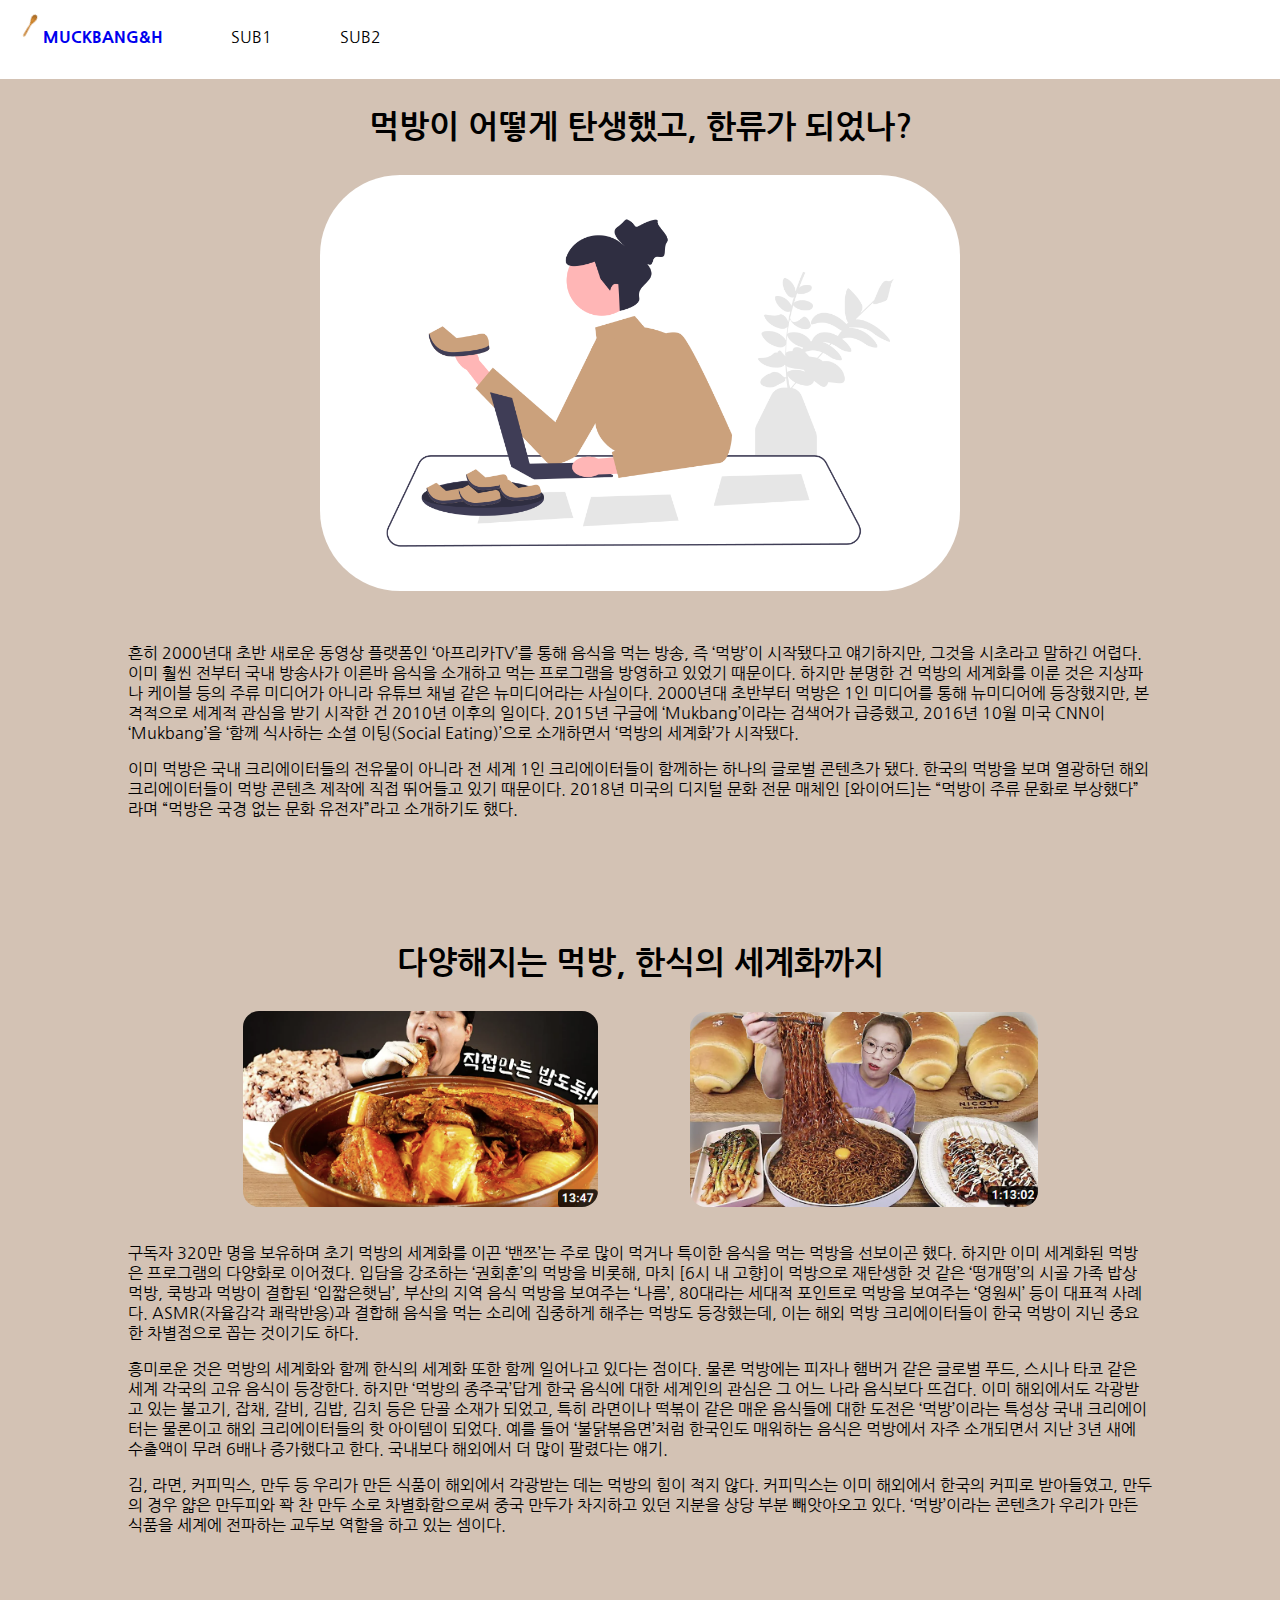
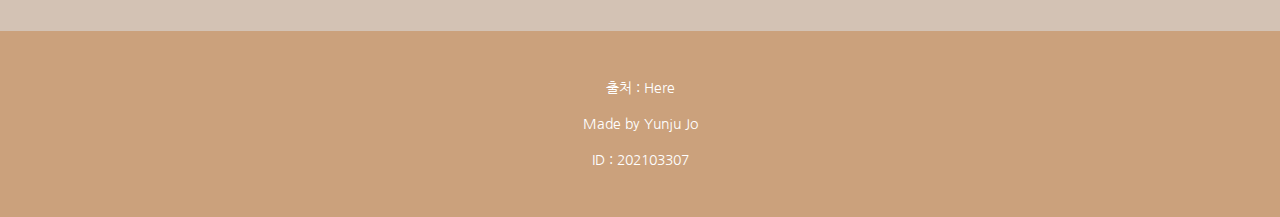
==== sub1.html @ b0068f91 "first commit" ====
<!DOCTYPE html>
<html>

<head>
    <title>한류가 된 먹방</title>
    <link type="text/css" rel="stylesheet" href="index.css">
    <link type="text/css" rel="stylesheet" href="sub1.css">
    <link rel="preconnect" href="https://fonts.googleapis.com">
    <link rel="preconnect" href="https://fonts.gstatic.com" crossorigin>
    <link href="https://fonts.googleapis.com/css2?family=Nanum+Gothic:wght@400;700;800&display=swap" rel="stylesheet">
</head>

<body>
    <nav class="nav">
        <ul>
            <li class="title"><a href="index.html"><img class="icon" src="resource\icon.png"><span
                        class="titlespan">MUCKBANG&H</span></a></li>
            <li class="menu"><a href="sub1.html">SUB1</a></li>
            <li class="menu"><a href="sub2.html">SUB2</a></li>
        </ul>
    </nav>
    <section class="sub1">
        <div id="sub1section">
            <div class="sub1sectiontext">
                <div class="sub1title">
                    먹방이 어떻게 탄생했고, 한류가 되었나?
                </div>
                <div class="sub1image">
                    <img src="resource/sub1content1.png">
                </div>
                <div class="sub1content">
                    <p>흔히 2000년대 초반 새로운 동영상 플랫폼인 ‘아프리카TV’를 통해 음식을 먹는 방송, 즉 ‘먹방’이 시작됐다고 얘기하지만, 그것을 시초라고 말하긴 어렵다. 이미 훨씬 전부터 국내 방송사가 이른바 음식을 소개하고
                    먹는 프로그램을 방영하고 있었기 때문이다. 하지만 분명한 건 먹방의 세계화를 이룬 것은 지상파나 케이블 등의 주류 미디어가 아니라 유튜브 채널 같은 뉴미디어라는 사실이다. 2000년대 초반부터 먹방은 1인 미디어를
                    통해 뉴미디어에 등장했지만, 본격적으로 세계적 관심을 받기 시작한 건 2010년 이후의 일이다. 2015년 구글에 ‘Mukbang’이라는 검색어가 급증했고, 2016년 10월 미국 CNN이 ‘Mukbang’을 ‘함께
                    식사하는 소셜 이팅(Social Eating)’으로 소개하면서 ‘먹방의 세계화’가 시작됐다.</p>
                    <p>이미 먹방은 국내 크리에이터들의 전유물이 아니라 전 세계 1인 크리에이터들이 함께하는 하나의 글로벌 콘텐츠가 됐다. 한국의 먹방을 보며 열광하던 해외 크리에이터들이 먹방 콘텐츠 제작에 직접 뛰어들고 있기 때문이다.
                    2018년 미국의 디지털 문화 전문 매체인 [와이어드]는 “먹방이 주류 문화로 부상했다”라며 “먹방은 국경 없는 문화 유전자”라고 소개하기도 했다.</p>
                </div>
            </div>
            <div class="sub1sectiontext">
                <div class="sub1title">
                    다양해지는 먹방, 한식의 세계화까지
                </div>
                <div class="sub1image2">
                    <a href="https://www.youtube.com/@user-pq8xn3oq9y"><img src="resource/sub1content2.png" width="80%" id="image1"></a>
                </div>
                <div class="sub1image2">
                    <a href="https://www.youtube.com/@short_mouth_sun"><img src="resource/sub1content3.png" width="80%" id="image2"></a>
                </div>
                <div class="sub1content">
                    <p>구독자 320만 명을 보유하며 초기 먹방의 세계화를 이끈 ‘밴쯔’는 주로 많이 먹거나 특이한 음식을 먹는 먹방을 선보이곤 했다. 하지만 이미 세계화된 먹방은 프로그램의 다양화로 이어졌다. 입담을 강조하는 ‘권회훈’의
                    먹방을 비롯해, 마치 [6시 내 고향]이 먹방으로 재탄생한 것 같은 ‘떵개떵’의 시골 가족 밥상 먹방, 쿡방과 먹방이 결합된 ‘입짧은햇님’, 부산의 지역 음식 먹방을 보여주는 ‘나름’, 80대라는 세대적 포인트로
                    먹방을 보여주는 ‘영원씨’ 등이 대표적 사례다. ASMR(자율감각 쾌락반응)과 결합해 음식을 먹는 소리에 집중하게 해주는 먹방도 등장했는데, 이는 해외 먹방 크리에이터들이 한국 먹방이 지닌 중요한 차별점으로
                    꼽는 것이기도 하다.</p>
                    <p>흥미로운 것은 먹방의 세계화와 함께 한식의 세계화 또한 함께 일어나고 있다는 점이다. 물론 먹방에는 피자나 햄버거 같은 글로벌 푸드, 스시나 타코 같은 세계 각국의 고유 음식이 등장한다. 하지만 ‘먹방의
                    종주국’답게 한국 음식에 대한 세계인의 관심은 그 어느 나라 음식보다 뜨겁다. 이미 해외에서도 각광받고 있는 불고기, 잡채, 갈비, 김밥, 김치 등은 단골 소재가 되었고, 특히 라면이나 떡볶이 같은 매운
                    음식들에 대한 도전은 ‘먹방’이라는 특성상 국내 크리에이터는 물론이고 해외 크리에이터들의 핫 아이템이 되었다. 예를 들어 ‘불닭볶음면’처럼 한국인도 매워하는 음식은 먹방에서 자주 소개되면서 지난 3년 새에
                    수출액이 무려 6배나 증가했다고 한다. 국내보다 해외에서 더 많이 팔렸다는 얘기.</p>
                    <p>김, 라면, 커피믹스, 만두 등 우리가 만든 식품이 해외에서 각광받는 데는 먹방의 힘이 적지 않다. 커피믹스는 이미 해외에서 한국의 커피로 받아들였고, 만두의 경우 얇은 만두피와 꽉 찬 만두 소로
                    차별화함으로써 중국 만두가 차지하고 있던 지분을 상당 부분 빼앗아오고 있다. ‘먹방’이라는 콘텐츠가 우리가 만든 식품을 세계에 전파하는 교두보 역할을 하고 있는 셈이다.</p>
                </div>
            </div>
        </div>
    </div>
    </section>
    <footer class="footer">
        <div>
            <span id="here" onclick="location.href='http://tongsangnews.kr/webzine/1907/sub_10.html'">출처 : Here</span>
            <br>
            Made by Yunju Jo
            <br>
            <br>
            ID : 202103307
        </div>
    </footer>
</body>

</html>
---- index.css ----
.nav .icon {
    margin-top: 1rem;
    margin-right: 0.2rem;
    width:0.5rem;
    transform:rotate(30deg);
    transform-origin: right top;
}

.nav ul{
    background-color: white;
    list-style-type: none;
    margin: 0;
    padding: 0;
    width:100%;
}
.nav li{
    display:inline-block;
    padding : 0 2rem;
    padding-bottom:2rem;
}
.nav .menu a:link{
    text-decoration:none;
    color:black;
}
.nav .menu a:visited{
    color:black
}
.nav .menu a:hover{
    color:#CBA17C;
}
.nav .menu a:active{
    color:#CBA17C;
}
.nav .title a .titlespan{
    font-weight:900;
}
.nav .title a{
    text-decoration: none;
}
.nav .title a:visited{
    color:black;
}
.footer div{
    padding-bottom:3rem;
    display:flex;
    align-items: center;
    justify-content: center;
    text-align: center;
    position:relative;
    top:3rem;
    bottom:0;
    width:100%;
    color:white;
    font-size:14px;
    flex-direction: column;
}
---- sub1.css ----
html{
    margin:0;
    padding:0;
    width:100%;
}
body{
    margin:0;
    padding:0;
    width:100%;
    background-color:#CBA17C;
    font-family: 'Nanum Gothic', sans-serif;
}

.sub1{
    width:100%;
    background-color:#D3C2B4;
    text-align: center;
}

#sub1section{
    width:100%;
}

.sub1sectiontext{
    width:100%;
}
.sub1image{
    margin:0;
}
.sub1image img{
    width:50%;
    text-align: center;
    border-radius: 5rem;
    margin-bottom:1rem;
}
.sub1sectiontext .sub1title{
    font-size: 2rem;
    padding-top:2rem;
    margin-bottom:2rem;
    font-weight:700;
}
.sub1content{
    display:inline-block;
    margin:1rem 8rem 5rem 8rem;
    text-align:left;
}
.sub1image2{
    display:inline-block;
}
.sub1image2 img{
    border-radius: 1rem;
}
#here{
    cursor:pointer;
}
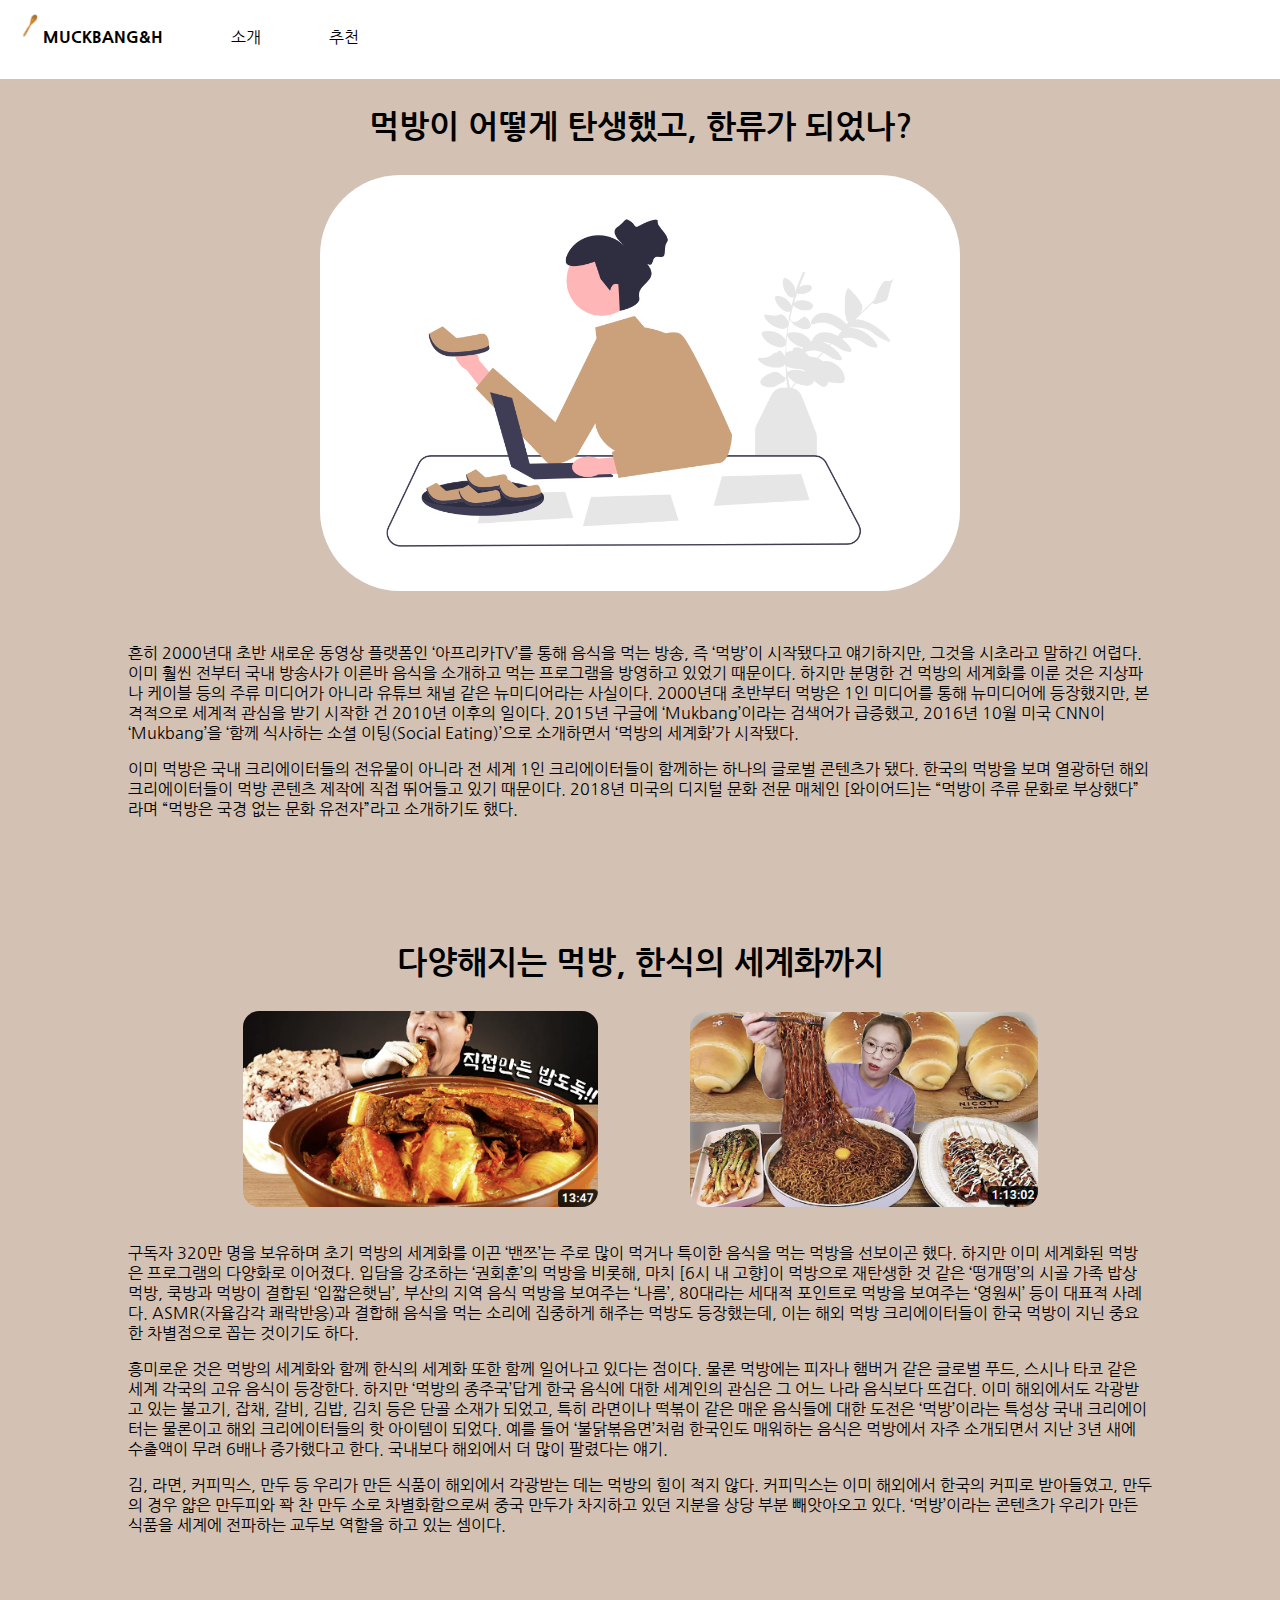
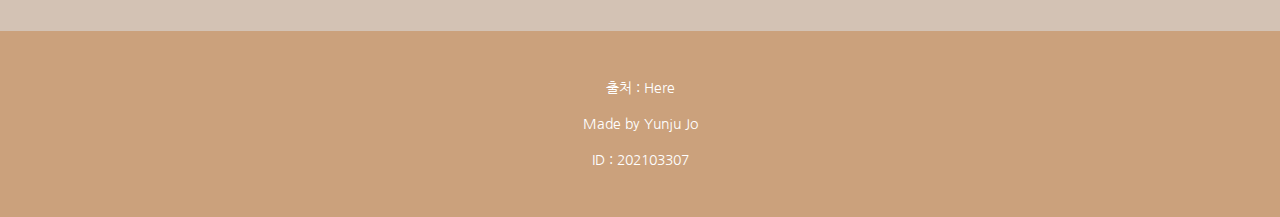
==== commit db0dd038: "change detail" ====
--- a/sub1.html
+++ b/sub1.html
@@ -15,8 +15,8 @@
         <ul>
             <li class="title"><a href="index.html"><img class="icon" src="resource\icon.png"><span
                         class="titlespan">MUCKBANG&H</span></a></li>
-            <li class="menu"><a href="sub1.html">SUB1</a></li>
-            <li class="menu"><a href="sub2.html">SUB2</a></li>
+            <li class="menu"><a href="sub1.html">소개</a></li>
+            <li class="menu"><a href="sub2.html">추천</a></li>
         </ul>
     </nav>
     <section class="sub1">
--- a/index.css
+++ b/index.css
@@ -34,12 +34,20 @@
 .nav .title a .titlespan{
     font-weight:900;
 }
+
 .nav .title a{
     text-decoration: none;
+    color:black;
 }
+
+.nav .title a:active {
+    color: black;
+}
+
 .nav .title a:visited{
     color:black;
 }
+
 .footer div{
     padding-bottom:3rem;
     display:flex;
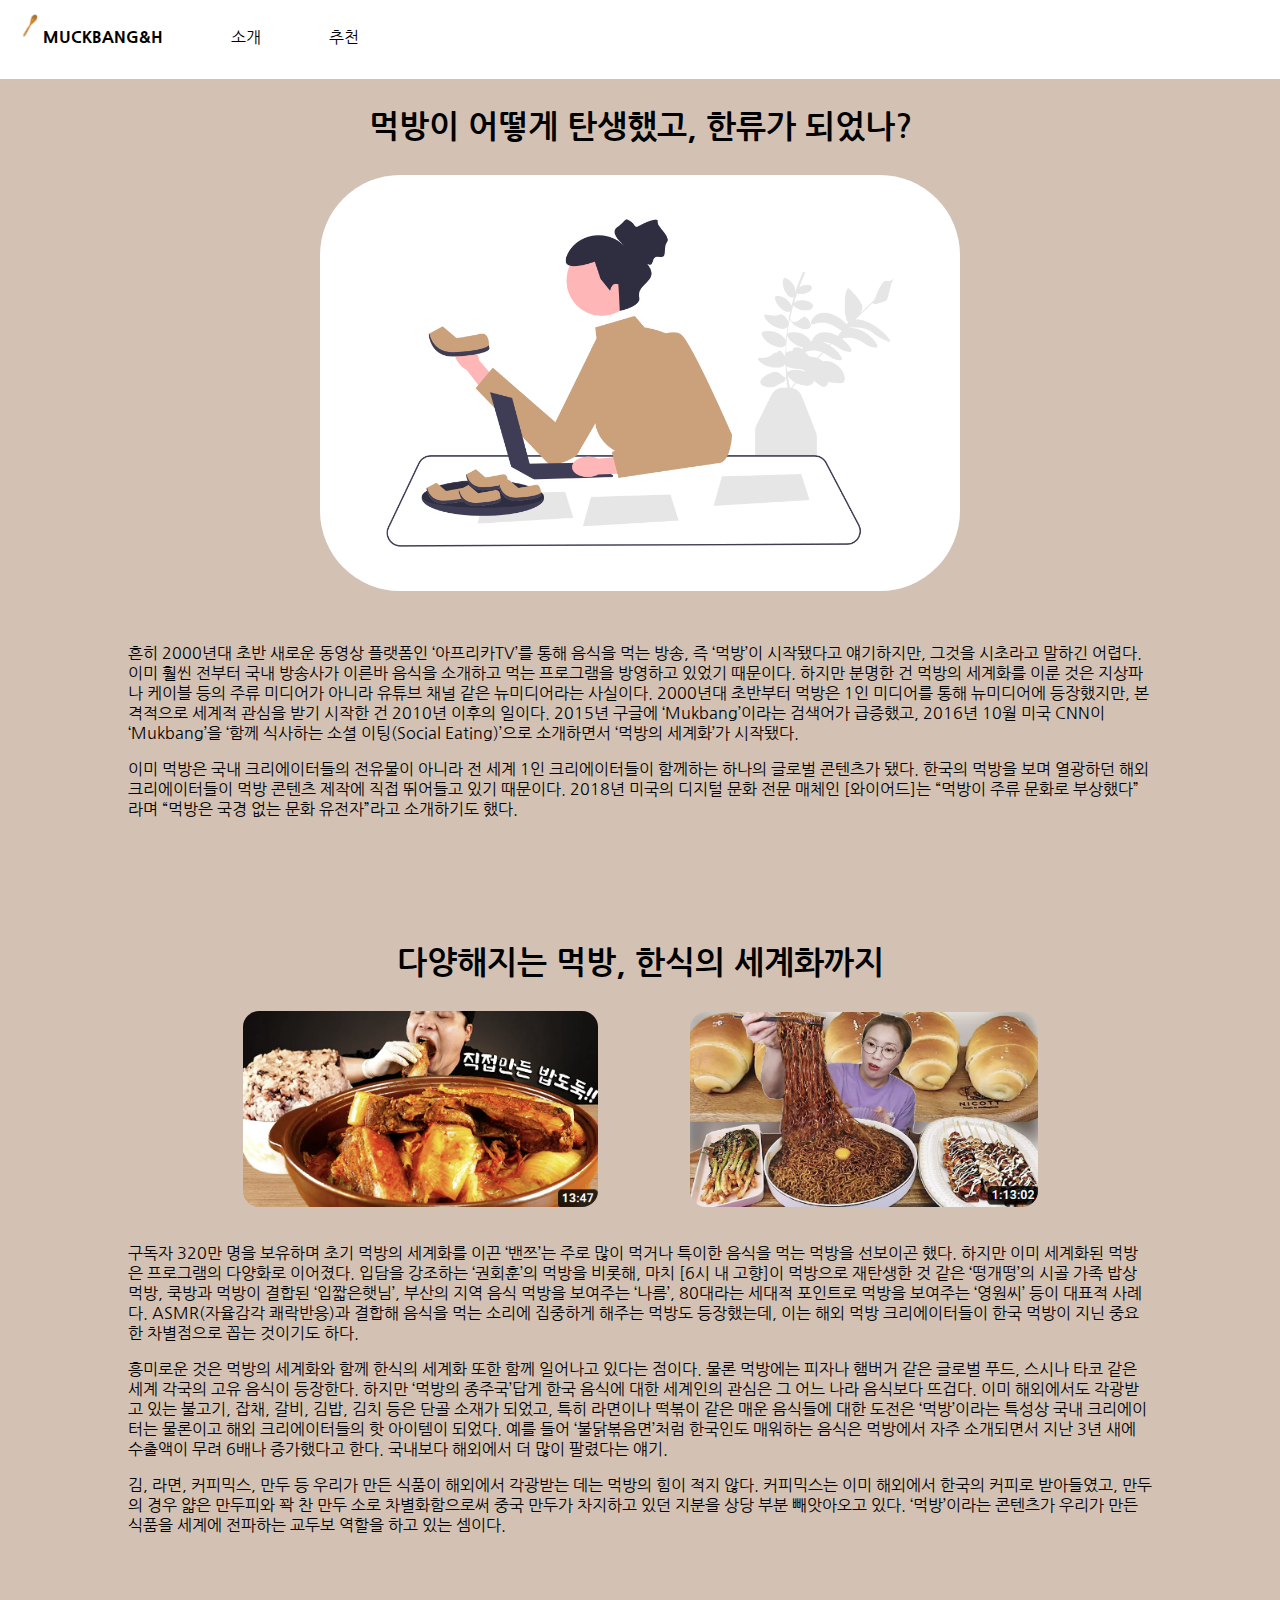
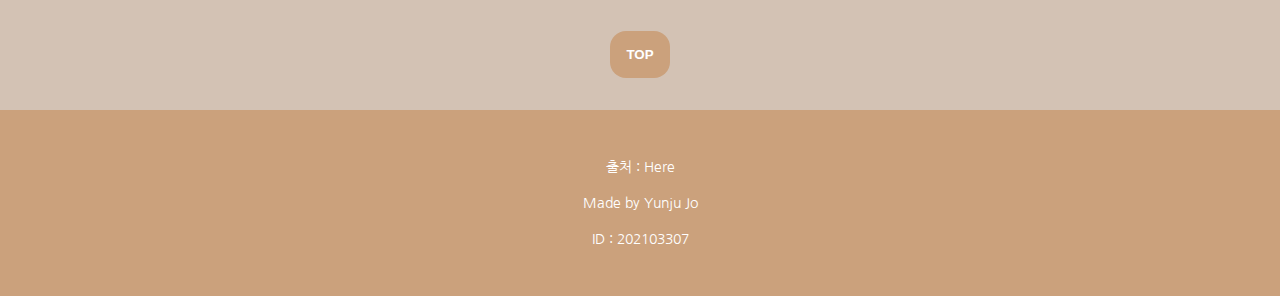
==== commit c6d33edb: "change sub1" ====
--- a/sub1.html
+++ b/sub1.html
@@ -61,6 +61,7 @@
                 </div>
             </div>
         </div>
+        <input type="button" id ="totop" value="TOP" onclick="javascript:window.scrollTo(0,0)"/>
     </div>
     </section>
     <footer class="footer">
--- a/sub1.css
+++ b/sub1.css
@@ -52,4 +52,17 @@
 }
 #here{
     cursor:pointer;
+}
+#totop {
+    margin-bottom:2rem;
+    background-color: #CBA17C;
+    border:0;
+    padding:1rem;
+    border-radius: 1rem;
+    color:white;
+    font-weight:700;
+}
+#totop:hover{
+    background-color:#D08B4D;
+    cursor:pointer;
 }